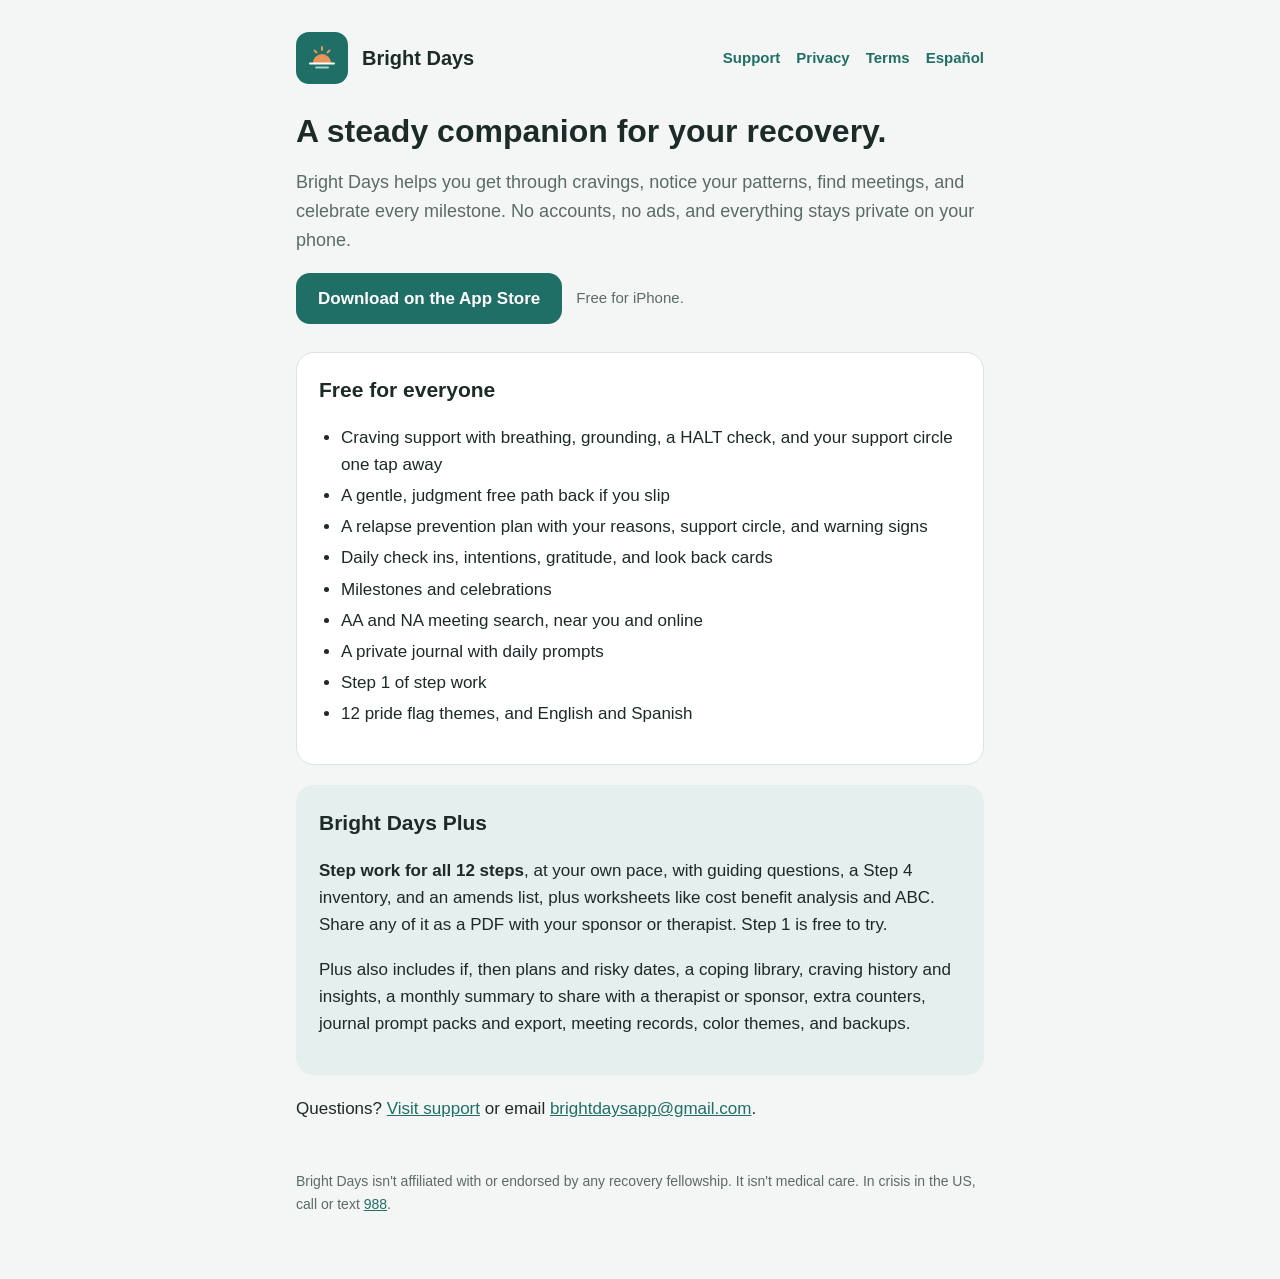
==== index.html @ 18b93c5f "Add the App Store link to the English and Spanish home pages Download on the App Store / Descargar e" ====
<!doctype html>
<html lang="en">
<head>
<meta charset="utf-8">
<meta name="viewport" content="width=device-width, initial-scale=1">
<title>Bright Days | Sobriety companion</title>
<meta name="description" content="Bright Days is a private sobriety companion: craving support, a relapse prevention plan, step work, meetings, milestones, and a journal. Everything stays on your phone.">
<link rel="alternate" hreflang="en" href="https://netrefajaz.github.io/brightdays/">
<link rel="alternate" hreflang="es" href="https://netrefajaz.github.io/brightdays/index-es.html">
<meta name="apple-itunes-app" content="app-id=6833178858">
<link rel="stylesheet" href="style.css">
</head>
<body>
<div class="wrap">
  <header>
    <a href="index.html">
      <span class="logo"><svg width="34" height="34" viewBox="0 0 34 34" aria-hidden="true"><path d="M8 22a9 9 0 0 1 18 0z" fill="#E8955A"/><path d="M5 22.5h24" stroke="#fff" stroke-width="2" stroke-linecap="round"/><path d="M11 26.5h12" stroke="#9FD6CD" stroke-width="2" stroke-linecap="round"/><path d="M17 6v3M9.5 9.5l2 2M24.5 9.5l-2 2" stroke="#E8955A" stroke-width="2" stroke-linecap="round"/></svg></span>
      <span class="brand">Bright Days</span>
    </a>
    <nav><a href="support.html">Support</a><a href="privacy.html">Privacy</a><a href="terms.html">Terms</a><a href="index-es.html" lang="es" hreflang="es">Español</a></nav>
  </header>

  <h1>A steady companion for your recovery.</h1>
  <p class="lede">Bright Days helps you get through cravings, notice your patterns, find meetings, and celebrate every milestone. No accounts, no ads, and everything stays private on your phone.</p>
  <p class="get"><a class="button" href="https://apps.apple.com/app/id6833178858">Download on the App Store</a> <span class="get-note">Free for iPhone.</span></p>

  <div class="card">
    <h2>Free for everyone</h2>
    <ul>
      <li>Craving support with breathing, grounding, a HALT check, and your support circle one tap away</li>
      <li>A gentle, judgment free path back if you slip</li>
      <li>A relapse prevention plan with your reasons, support circle, and warning signs</li>
      <li>Daily check ins, intentions, gratitude, and look back cards</li>
      <li>Milestones and celebrations</li>
      <li>AA and NA meeting search, near you and online</li>
      <li>A private journal with daily prompts</li>
      <li>Step 1 of step work</li>
      <li>12 pride flag themes, and English and Spanish</li>
    </ul>
  </div>

  <div class="card soft">
    <h2>Bright Days Plus</h2>
    <p><strong>Step work for all 12 steps</strong>, at your own pace, with guiding questions, a Step 4 inventory, and an amends list, plus worksheets like cost benefit analysis and ABC. Share any of it as a PDF with your sponsor or therapist. Step 1 is free to try.</p>
    <p>Plus also includes if, then plans and risky dates, a coping library, craving history and insights, a monthly summary to share with a therapist or sponsor, extra counters, journal prompt packs and export, meeting records, color themes, and backups.</p>
  </div>

  <p>Questions? <a href="support.html">Visit support</a> or email <a href="mailto:brightdaysapp@gmail.com">brightdaysapp@gmail.com</a>.</p>

  <footer>Bright Days isn't affiliated with or endorsed by any recovery fellowship. It isn't medical care. In crisis in the US, call or text <a href="tel:988">988</a>.</footer>
</div>
</body>
</html>
---- style.css ----
:root {
  --teal: #1F6F66;
  --teal-soft: #E5EFED;
  --apricot: #E8955A;
  --ink: #1C2A28;
  --muted: #5B6B68;
  --ground: #F4F6F5;
  --card: #FFFFFF;
  --border: #DCE3E1;
}
* { box-sizing: border-box; }
html { -webkit-text-size-adjust: 100%; }
body {
  margin: 0;
  background: var(--ground);
  color: var(--ink);
  font: 17px/1.6 -apple-system, BlinkMacSystemFont, "Segoe UI", Roboto, Helvetica, Arial, sans-serif;
}
.wrap { max-width: 720px; margin: 0 auto; padding: 32px 16px 64px; }
header { display: flex; align-items: center; gap: 14px; margin-bottom: 28px; }
header a { display: flex; align-items: center; gap: 14px; color: inherit; text-decoration: none; }
.logo { width: 52px; height: 52px; border-radius: 13px; background: var(--teal); display: grid; place-items: center; flex: none; }
.brand { font-weight: 800; font-size: 20px; }
nav { margin-left: auto; display: flex; gap: 16px; font-size: 15px; }
nav a { color: var(--teal); font-weight: 700; text-decoration: none; }
h1 { font-size: 32px; line-height: 1.2; margin: 0 0 8px; }
h2 { font-size: 21px; margin: 36px 0 8px; }
h3 { font-size: 17px; margin: 22px 0 4px; }
p, li { color: var(--ink); }
.lede { color: var(--muted); font-size: 18px; }
.updated { color: var(--muted); font-size: 14px; }
a { color: var(--teal); }
.card { background: var(--card); border: 1px solid var(--border); border-radius: 18px; padding: 20px 22px; margin: 20px 0; }
.card.soft { background: var(--teal-soft); border-color: transparent; }
.card.crisis { background: #FBEFE6; border-color: transparent; }
.card h2, .card h3 { margin-top: 0; }
ul { padding-left: 22px; }
li { margin: 4px 0; }
table { width: 100%; border-collapse: collapse; font-size: 15px; }
th, td { text-align: left; vertical-align: top; padding: 10px 8px; border-top: 1px solid var(--border); }
th { color: var(--muted); font-weight: 700; font-size: 13px; text-transform: uppercase; letter-spacing: .04em; border-top: 0; }
.button { display: inline-block; background: var(--teal); color: #fff; font-weight: 700; text-decoration: none; padding: 12px 22px; border-radius: 14px; }
footer { margin-top: 48px; color: var(--muted); font-size: 14px; }
@media (max-width: 520px) {
  header { flex-wrap: wrap; }
  nav { margin-left: 0; width: 100%; }
  h1 { font-size: 27px; }
  table, thead, tbody, tr, th, td { display: block; }
  thead { display: none; }
  td { border-top: 0; padding: 2px 0; }
  tr { border-top: 1px solid var(--border); padding: 10px 0; }
  td:first-child { font-weight: 700; }
}

.get { display: flex; flex-wrap: wrap; align-items: center; gap: 10px 14px; margin: 4px 0 28px; }
.get-note { color: var(--muted); font-size: 15px; }
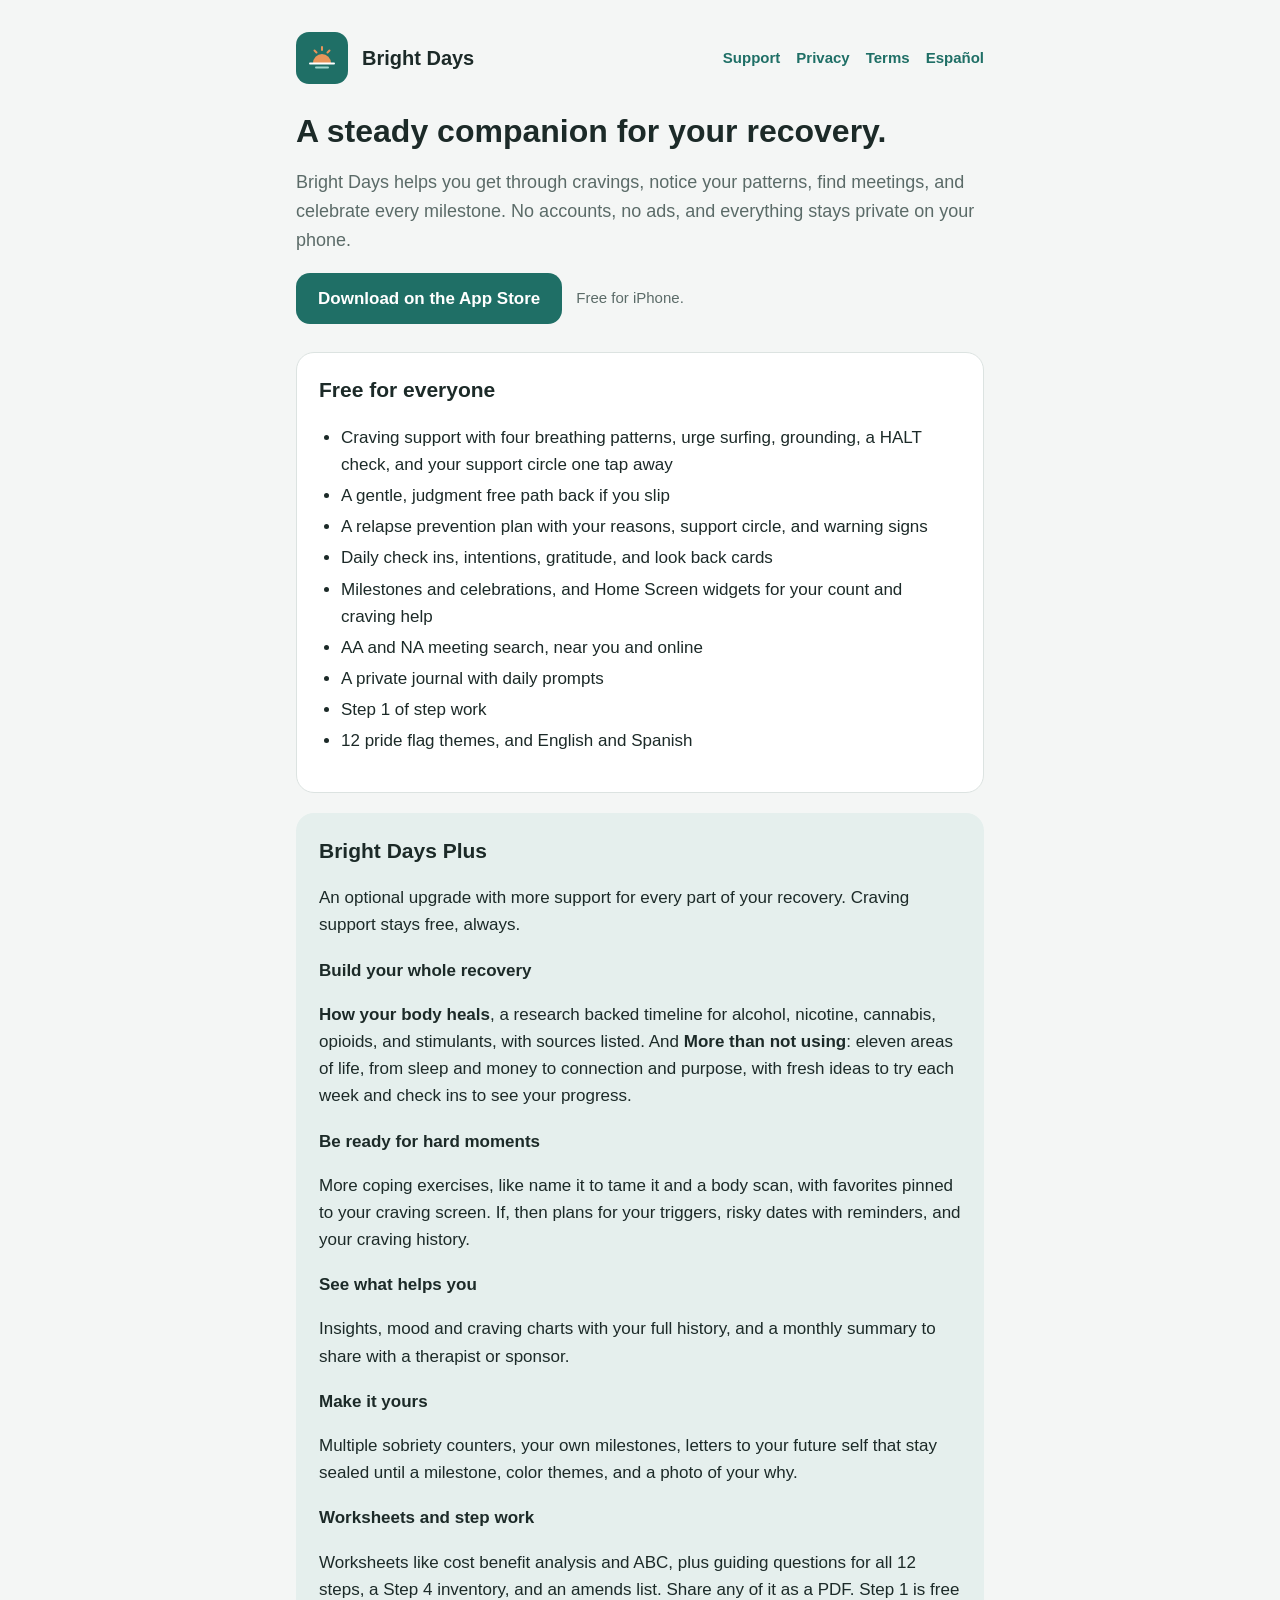
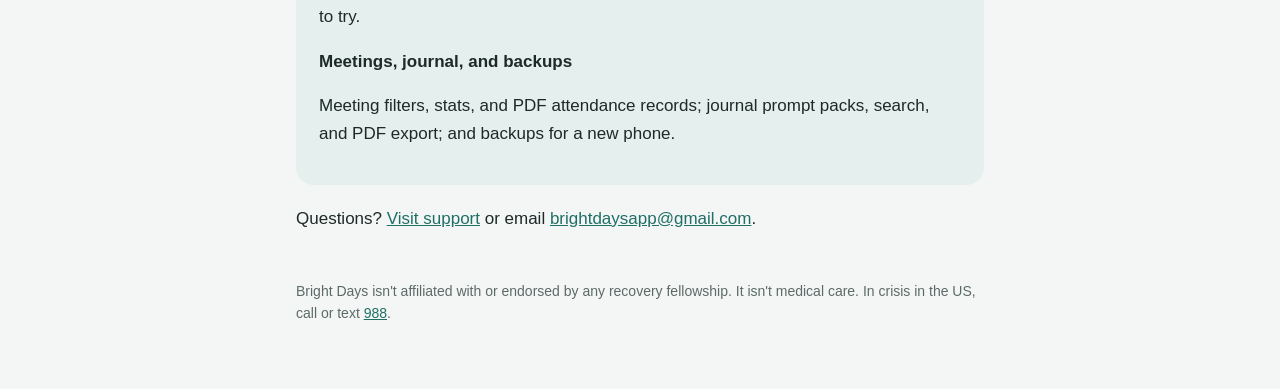
==== commit 661a6777: "Website: detailed Plus section and new free features - Plus section now lists all six groups with he" ====
--- a/index.html
+++ b/index.html
@@ -22,16 +22,16 @@
 
   <h1>A steady companion for your recovery.</h1>
   <p class="lede">Bright Days helps you get through cravings, notice your patterns, find meetings, and celebrate every milestone. No accounts, no ads, and everything stays private on your phone.</p>
-  <p class="get"><a class="button" href="https://apps.apple.com/app/id6833178858">Download on the App Store</a> <span class="get-note">Free for iPhone.</span></p>
+  <p class="get"><a class="button" href="https://apple.co/3X5ys2p">Download on the App Store</a> <span class="get-note">Free for iPhone.</span></p>
 
   <div class="card">
     <h2>Free for everyone</h2>
     <ul>
-      <li>Craving support with breathing, grounding, a HALT check, and your support circle one tap away</li>
+      <li>Craving support with four breathing patterns, urge surfing, grounding, a HALT check, and your support circle one tap away</li>
       <li>A gentle, judgment free path back if you slip</li>
       <li>A relapse prevention plan with your reasons, support circle, and warning signs</li>
       <li>Daily check ins, intentions, gratitude, and look back cards</li>
-      <li>Milestones and celebrations</li>
+      <li>Milestones and celebrations, and Home Screen widgets for your count and craving help</li>
       <li>AA and NA meeting search, near you and online</li>
       <li>A private journal with daily prompts</li>
       <li>Step 1 of step work</li>
@@ -41,8 +41,19 @@
 
   <div class="card soft">
     <h2>Bright Days Plus</h2>
-    <p><strong>Step work for all 12 steps</strong>, at your own pace, with guiding questions, a Step 4 inventory, and an amends list, plus worksheets like cost benefit analysis and ABC. Share any of it as a PDF with your sponsor or therapist. Step 1 is free to try.</p>
-    <p>Plus also includes if, then plans and risky dates, a coping library, craving history and insights, a monthly summary to share with a therapist or sponsor, extra counters, journal prompt packs and export, meeting records, color themes, and backups.</p>
+    <p>An optional upgrade with more support for every part of your recovery. Craving support stays free, always.</p>
+    <h3>Build your whole recovery</h3>
+    <p><strong>How your body heals</strong>, a research backed timeline for alcohol, nicotine, cannabis, opioids, and stimulants, with sources listed. And <strong>More than not using</strong>: eleven areas of life, from sleep and money to connection and purpose, with fresh ideas to try each week and check ins to see your progress.</p>
+    <h3>Be ready for hard moments</h3>
+    <p>More coping exercises, like name it to tame it and a body scan, with favorites pinned to your craving screen. If, then plans for your triggers, risky dates with reminders, and your craving history.</p>
+    <h3>See what helps you</h3>
+    <p>Insights, mood and craving charts with your full history, and a monthly summary to share with a therapist or sponsor.</p>
+    <h3>Make it yours</h3>
+    <p>Multiple sobriety counters, your own milestones, letters to your future self that stay sealed until a milestone, color themes, and a photo of your why.</p>
+    <h3>Worksheets and step work</h3>
+    <p>Worksheets like cost benefit analysis and ABC, plus guiding questions for all 12 steps, a Step 4 inventory, and an amends list. Share any of it as a PDF. Step 1 is free to try.</p>
+    <h3>Meetings, journal, and backups</h3>
+    <p>Meeting filters, stats, and PDF attendance records; journal prompt packs, search, and PDF export; and backups for a new phone.</p>
   </div>
 
   <p>Questions? <a href="support.html">Visit support</a> or email <a href="mailto:brightdaysapp@gmail.com">brightdaysapp@gmail.com</a>.</p>
--- a/style.css
+++ b/style.css
@@ -34,6 +34,7 @@
 .card.soft { background: var(--teal-soft); border-color: transparent; }
 .card.crisis { background: #FBEFE6; border-color: transparent; }
 .card h2, .card h3 { margin-top: 0; }
+.card p + h3 { margin-top: 18px; }
 ul { padding-left: 22px; }
 li { margin: 4px 0; }
 table { width: 100%; border-collapse: collapse; font-size: 15px; }
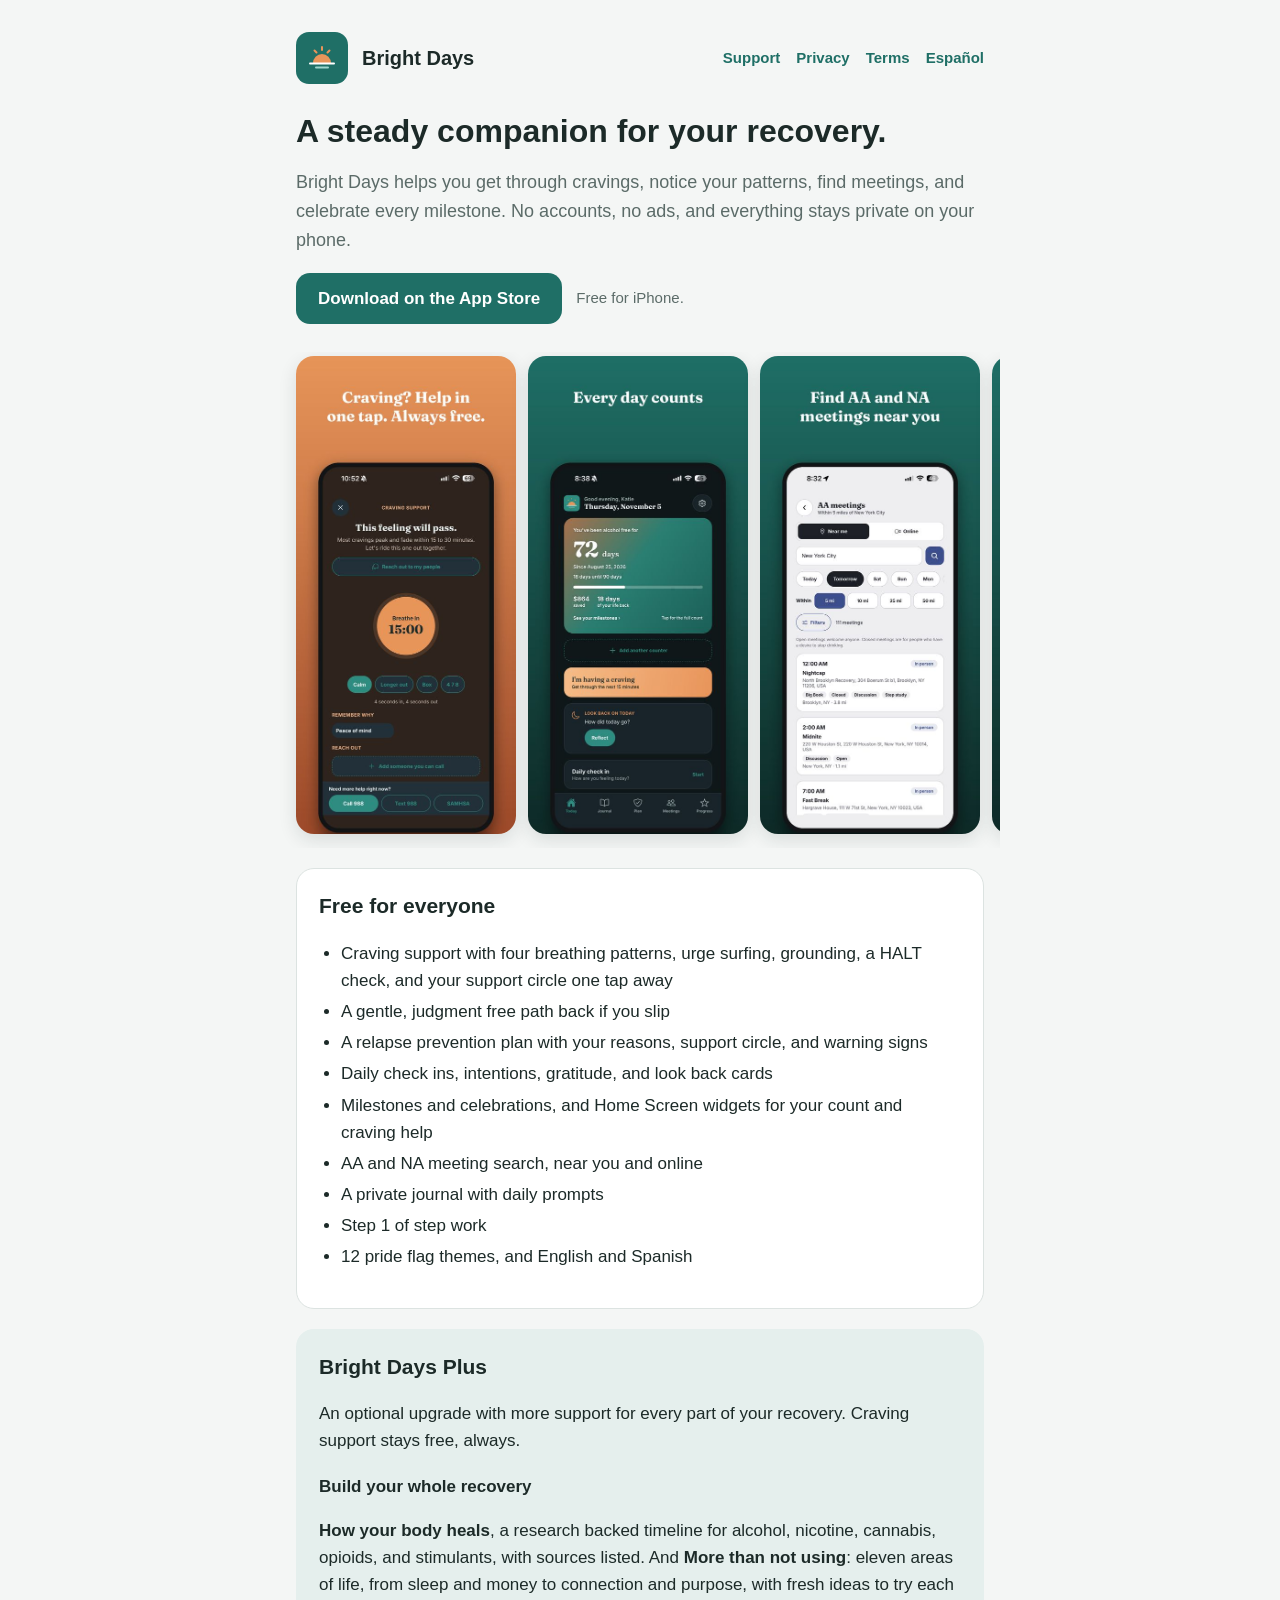
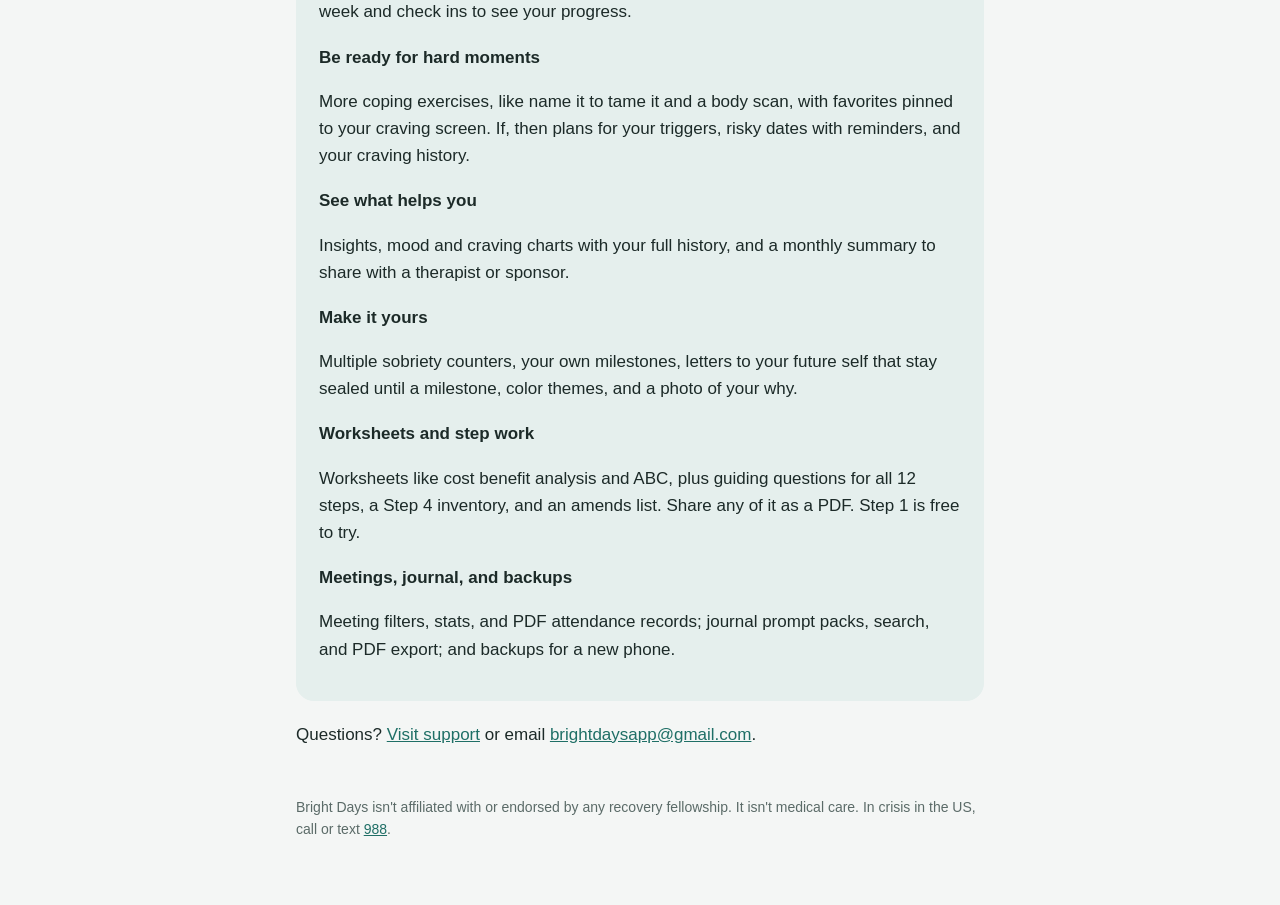
==== commit 6d44863d: "Website: swipeable row of the 10 App Store screenshots English screenshots on the English page and S" ====
--- a/index.html
+++ b/index.html
@@ -22,7 +22,22 @@
 
   <h1>A steady companion for your recovery.</h1>
   <p class="lede">Bright Days helps you get through cravings, notice your patterns, find meetings, and celebrate every milestone. No accounts, no ads, and everything stays private on your phone.</p>
-  <p class="get"><a class="button" href="https://apple.co/3X5ys2p">Download on the App Store</a> <span class="get-note">Free for iPhone.</span></p>
+  <p class="get"><a class="button" href="https://apps.apple.com/app/apple-store/id6833178858?pt=129779334&amp;ct=Website&amp;mt=8">Download on the App Store</a> <span class="get-note">Free for iPhone.</span></p>
+
+  <section class="shots" aria-label="App screenshots">
+    <ul>
+      <li><img src="shots/01-craving-en.jpg" width="480" height="1043" loading="eager" alt="Craving screen: "This feeling will pass," a breathing circle with a 15 minute timer, four breathing patterns, and buttons to call or text 988."></li>
+      <li><img src="shots/02-today-en.jpg" width="480" height="1043" loading="eager" alt="Today screen with a sober day counter, money saved, and the week at a glance."></li>
+      <li><img src="shots/03-meetings-en.jpg" width="480" height="1043" loading="lazy" alt="Meeting finder showing AA and NA meetings near you."></li>
+      <li><img src="shots/04-health-en.jpg" width="480" height="1043" loading="lazy" alt="How your body heals: a timeline for alcohol showing which stages you have reached."></li>
+      <li><img src="shots/05-more-en.jpg" width="480" height="1043" loading="lazy" alt="More than not using: focus areas like body and habits and money, with first and latest check in scores."></li>
+      <li><img src="shots/06-slip-en.jpg" width="480" height="1043" loading="lazy" alt="The slip path: keep your count and note the slip, or start a new one."></li>
+      <li><img src="shots/07-steps-en.jpg" width="480" height="1043" loading="lazy" alt="Step work with guiding questions for a step."></li>
+      <li><img src="shots/08-journal-en.jpg" width="480" height="1043" loading="lazy" alt="Journal with prompts and letters to your future self."></li>
+      <li><img src="shots/09-plan-en.jpg" width="480" height="1043" loading="lazy" alt="Your plan with reasons, support circle, and warning signs."></li>
+      <li><img src="shots/10-pride-en.jpg" width="480" height="1043" loading="lazy" alt="Today screen in a pride flag color theme."></li>
+    </ul>
+  </section>
 
   <div class="card">
     <h2>Free for everyone</h2>
--- a/style.css
+++ b/style.css
@@ -55,3 +55,9 @@
 
 .get { display: flex; flex-wrap: wrap; align-items: center; gap: 10px 14px; margin: 4px 0 28px; }
 .get-note { color: var(--muted); font-size: 15px; }
+
+.shots { margin: 0 -16px 8px; }
+.shots ul { list-style: none; margin: 0; padding: 4px 16px 14px; display: flex; gap: 12px; overflow-x: auto; scroll-snap-type: x mandatory; scroll-padding: 16px; -webkit-overflow-scrolling: touch; }
+.shots li { flex: none; margin: 0; scroll-snap-align: start; }
+.shots img { display: block; width: 200px; height: auto; border-radius: 18px; box-shadow: 0 6px 18px rgba(28, 42, 40, .12); }
+@media (min-width: 720px) { .shots img { width: 220px; } }
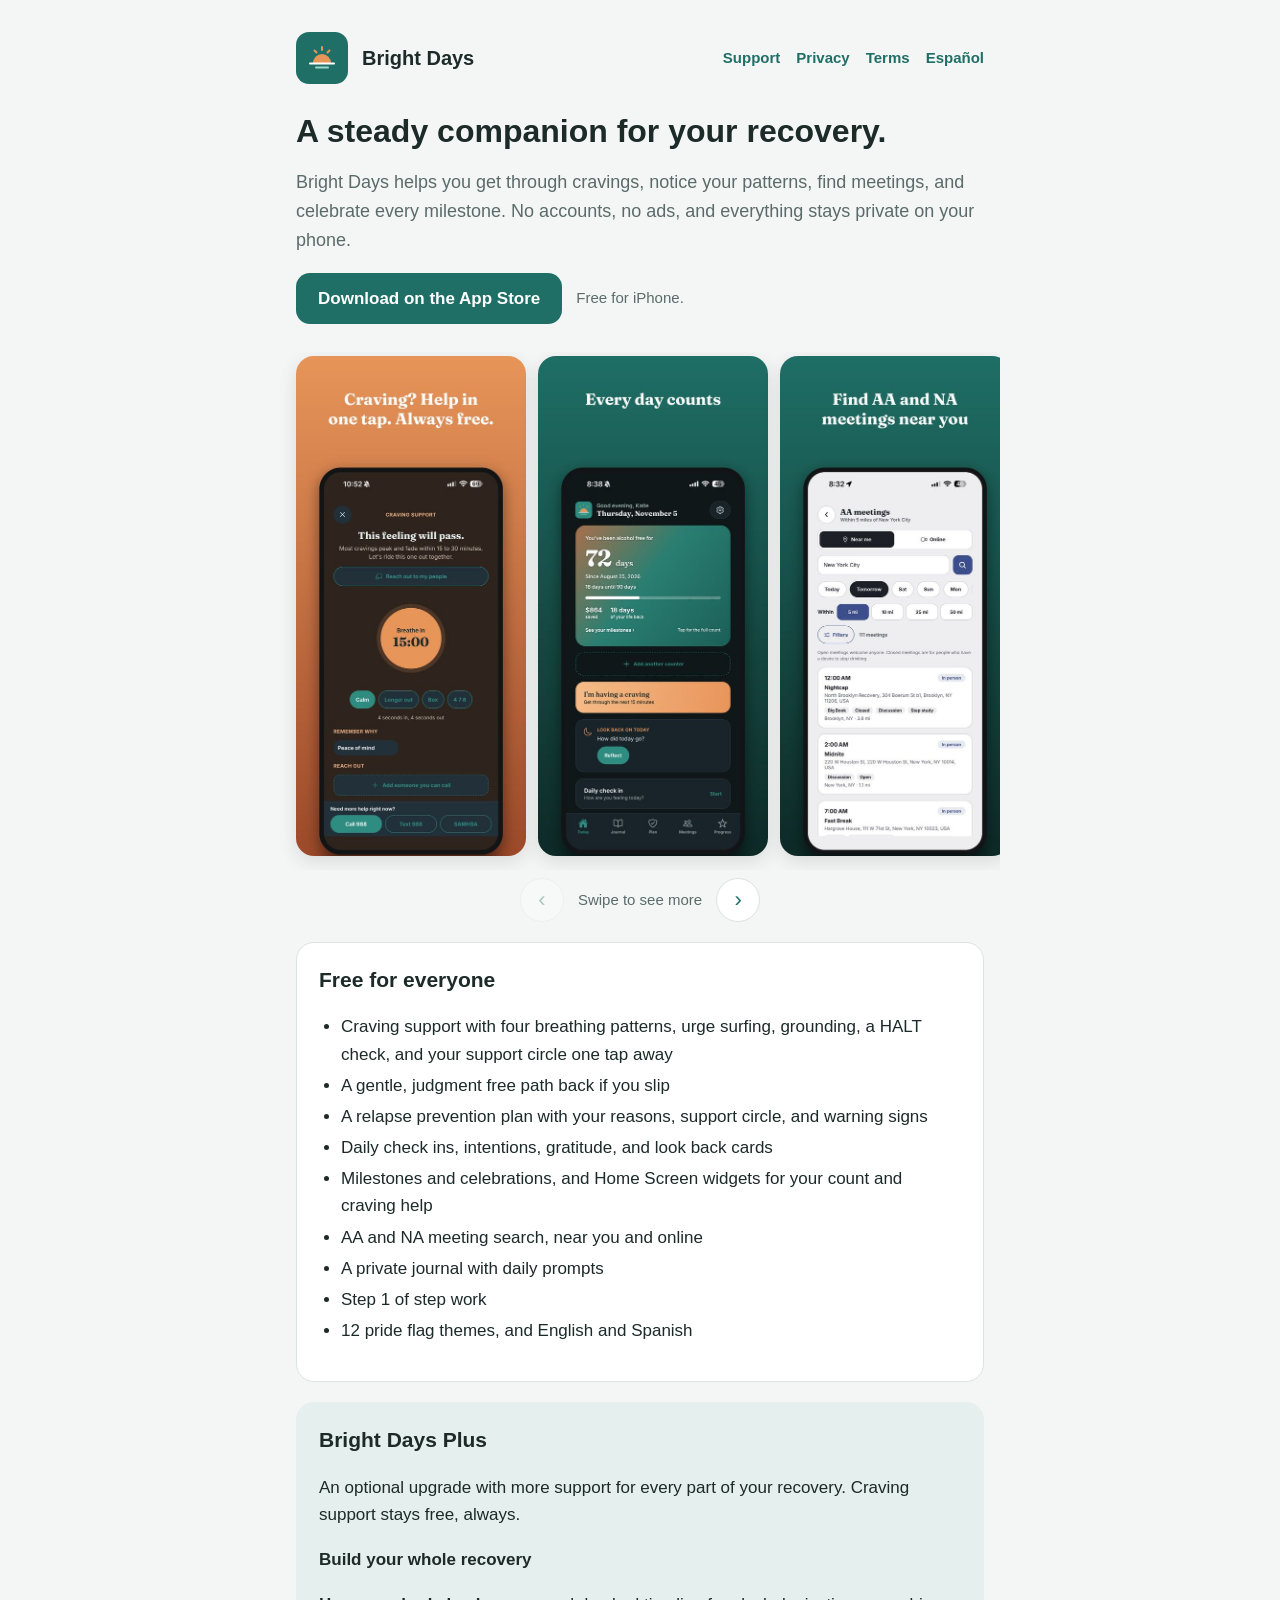
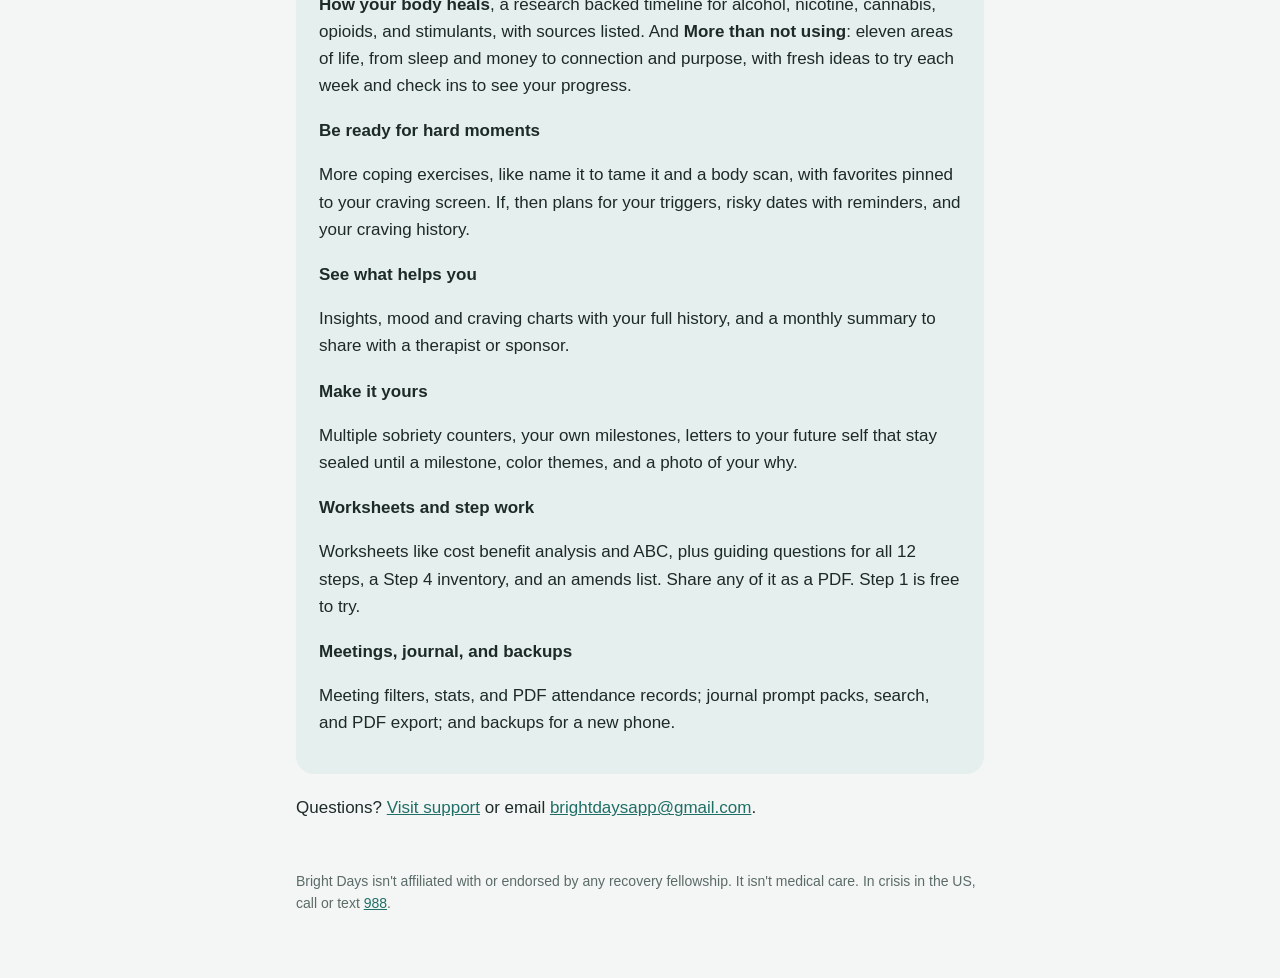
==== commit 74596a7a: "Website: arrows and a swipe hint under the screenshots Previous and next buttons (44 point, labeled " ====
--- a/index.html
+++ b/index.html
@@ -38,6 +38,29 @@
       <li><img src="shots/10-pride-en.jpg" width="480" height="1043" loading="lazy" alt="Today screen in a pride flag color theme."></li>
     </ul>
   </section>
+  <div class="shots-nav">
+    <button type="button" class="shots-prev" aria-label="Previous screenshot" disabled>&#8249;</button>
+    <span>Swipe to see more</span>
+    <button type="button" class="shots-next" aria-label="Next screenshot">&#8250;</button>
+  </div>
+  <script>
+  (function () {
+    var row = document.querySelector('.shots ul');
+    var prev = document.querySelector('.shots-prev');
+    var next = document.querySelector('.shots-next');
+    if (!row || !prev || !next) return;
+    function step() { var li = row.querySelector('li'); return li ? li.getBoundingClientRect().width + 12 : 260; }
+    function update() {
+      prev.disabled = row.scrollLeft < 8;
+      next.disabled = row.scrollLeft + row.clientWidth > row.scrollWidth - 8;
+    }
+    prev.addEventListener('click', function () { row.scrollBy({ left: -step(), behavior: 'smooth' }); });
+    next.addEventListener('click', function () { row.scrollBy({ left: step(), behavior: 'smooth' }); });
+    row.addEventListener('scroll', update, { passive: true });
+    window.addEventListener('resize', update);
+    update();
+  })();
+  </script>
 
   <div class="card">
     <h2>Free for everyone</h2>
--- a/style.css
+++ b/style.css
@@ -59,5 +59,8 @@
 .shots { margin: 0 -16px 8px; }
 .shots ul { list-style: none; margin: 0; padding: 4px 16px 14px; display: flex; gap: 12px; overflow-x: auto; scroll-snap-type: x mandatory; scroll-padding: 16px; -webkit-overflow-scrolling: touch; }
 .shots li { flex: none; margin: 0; scroll-snap-align: start; }
-.shots img { display: block; width: 200px; height: auto; border-radius: 18px; box-shadow: 0 6px 18px rgba(28, 42, 40, .12); }
-@media (min-width: 720px) { .shots img { width: 220px; } }
+.shots img { display: block; width: min(250px, 66vw); height: auto; border-radius: 18px; box-shadow: 0 6px 18px rgba(28, 42, 40, .12); }
+@media (min-width: 720px) { .shots img { width: 230px; } }
+.shots-nav { display: flex; align-items: center; justify-content: center; gap: 14px; margin: 0 0 20px; color: var(--muted); font-size: 15px; }
+.shots-nav button { width: 44px; height: 44px; border-radius: 22px; border: 1px solid var(--border); background: var(--card); color: var(--teal); font-size: 22px; line-height: 1; cursor: pointer; display: grid; place-items: center; }
+.shots-nav button:disabled { opacity: .35; cursor: default; }
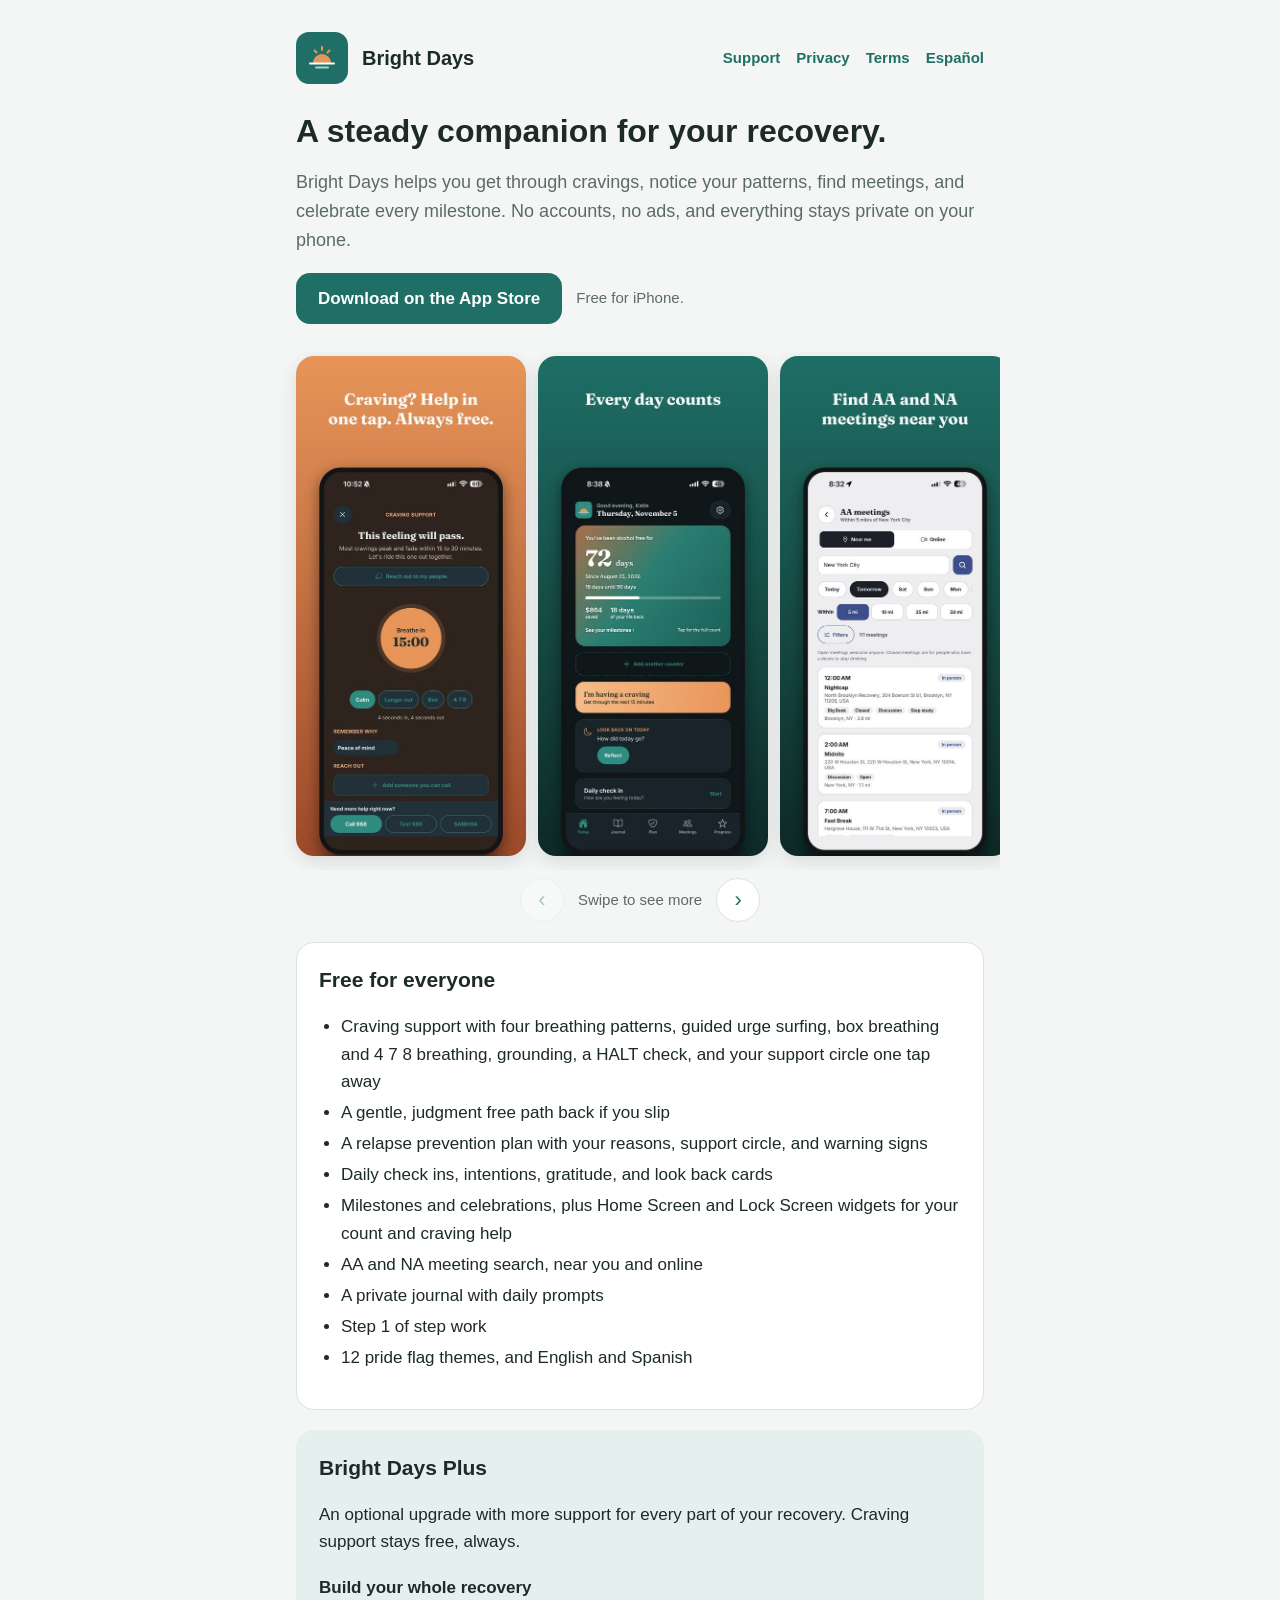
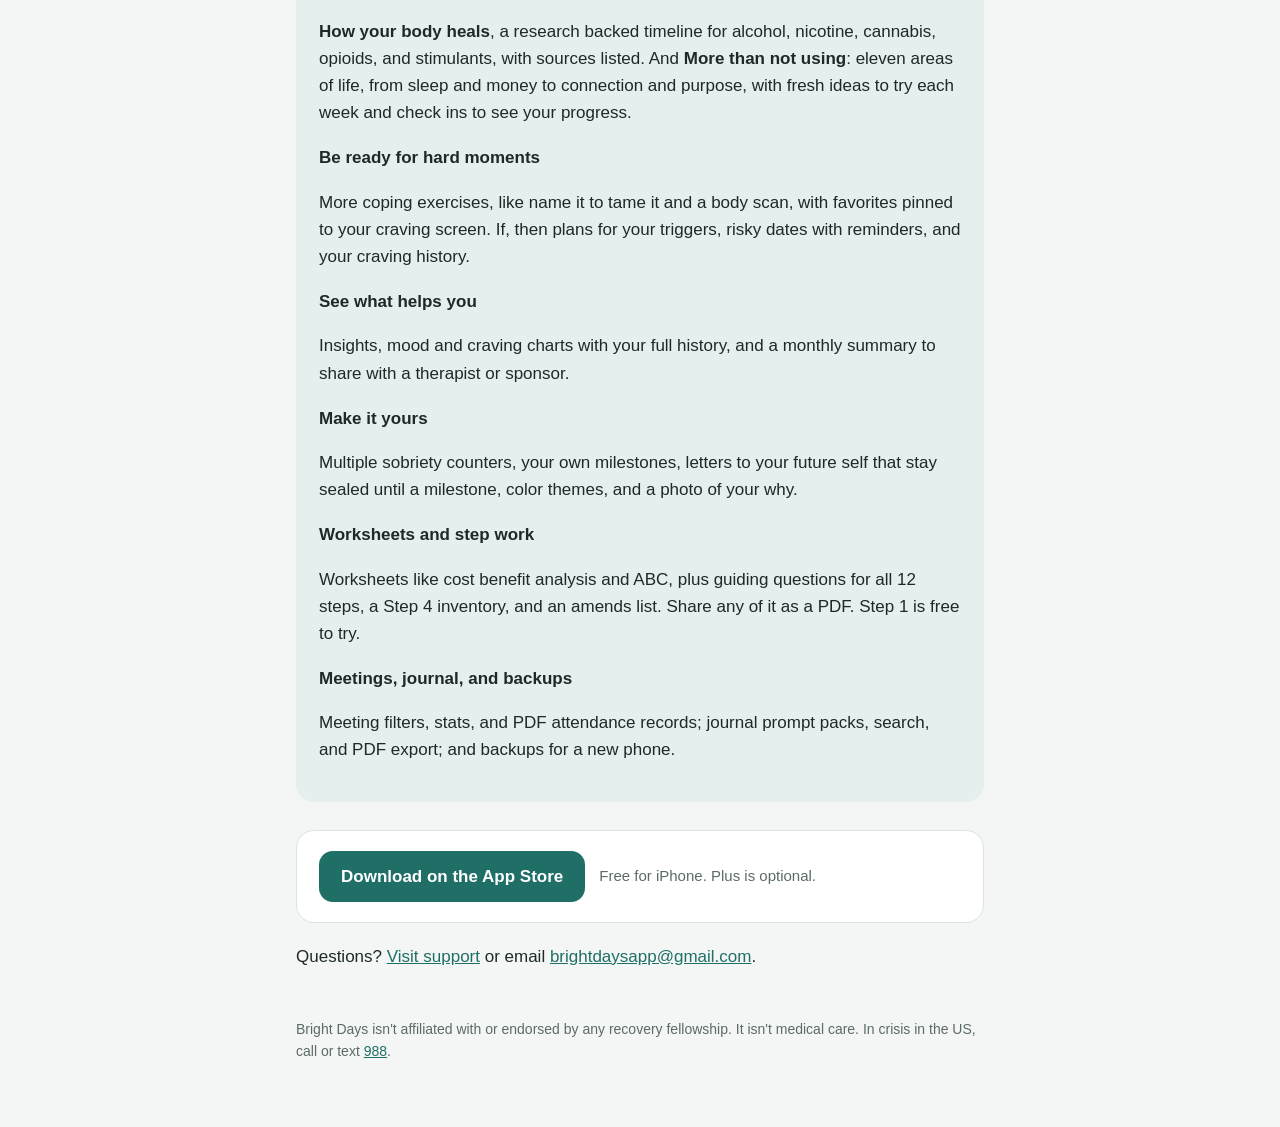
==== commit eb53f6de: "Website: second download button, phone download bar, Black Friday line, updated free list - A closin" ====
--- a/index.html
+++ b/index.html
@@ -23,10 +23,11 @@
   <h1>A steady companion for your recovery.</h1>
   <p class="lede">Bright Days helps you get through cravings, notice your patterns, find meetings, and celebrate every milestone. No accounts, no ads, and everything stays private on your phone.</p>
   <p class="get"><a class="button" href="https://apps.apple.com/app/apple-store/id6833178858?pt=129779334&amp;ct=Website&amp;mt=8">Download on the App Store</a> <span class="get-note">Free for iPhone.</span></p>
+  <p class="sale" hidden><strong>Black Friday:</strong> Bright Days Plus is 50% off through Monday.</p>
 
   <section class="shots" aria-label="App screenshots">
     <ul>
-      <li><img src="shots/01-craving-en.jpg" width="480" height="1043" loading="eager" alt="Craving screen: "This feeling will pass," a breathing circle with a 15 minute timer, four breathing patterns, and buttons to call or text 988."></li>
+      <li><img src="shots/01-craving-en.jpg" width="480" height="1043" loading="eager" alt="Craving screen: &ldquo;This feeling will pass,&rdquo; a breathing circle with a 15 minute timer, four breathing patterns, and buttons to call or text 988."></li>
       <li><img src="shots/02-today-en.jpg" width="480" height="1043" loading="eager" alt="Today screen with a sober day counter, money saved, and the week at a glance."></li>
       <li><img src="shots/03-meetings-en.jpg" width="480" height="1043" loading="lazy" alt="Meeting finder showing AA and NA meetings near you."></li>
       <li><img src="shots/04-health-en.jpg" width="480" height="1043" loading="lazy" alt="How your body heals: a timeline for alcohol showing which stages you have reached."></li>
@@ -65,11 +66,11 @@
   <div class="card">
     <h2>Free for everyone</h2>
     <ul>
-      <li>Craving support with four breathing patterns, urge surfing, grounding, a HALT check, and your support circle one tap away</li>
+      <li>Craving support with four breathing patterns, guided urge surfing, box breathing and 4 7 8 breathing, grounding, a HALT check, and your support circle one tap away</li>
       <li>A gentle, judgment free path back if you slip</li>
       <li>A relapse prevention plan with your reasons, support circle, and warning signs</li>
       <li>Daily check ins, intentions, gratitude, and look back cards</li>
-      <li>Milestones and celebrations, and Home Screen widgets for your count and craving help</li>
+      <li>Milestones and celebrations, plus Home Screen and Lock Screen widgets for your count and craving help</li>
       <li>AA and NA meeting search, near you and online</li>
       <li>A private journal with daily prompts</li>
       <li>Step 1 of step work</li>
@@ -94,9 +95,43 @@
     <p>Meeting filters, stats, and PDF attendance records; journal prompt packs, search, and PDF export; and backups for a new phone.</p>
   </div>
 
+  <div class="cta-end">
+    <!-- ABOUT -->
+    <p class="sale" hidden><strong>Black Friday:</strong> Plus is 50% off through Monday.</p>
+    <p class="get-end"><a class="button" href="https://apps.apple.com/app/apple-store/id6833178858?pt=129779334&amp;ct=Website&amp;mt=8">Download on the App Store</a> <span class="get-note">Free for iPhone. Plus is optional.</span></p>
+  </div>
+
   <p>Questions? <a href="support.html">Visit support</a> or email <a href="mailto:brightdaysapp@gmail.com">brightdaysapp@gmail.com</a>.</p>
 
   <footer>Bright Days isn't affiliated with or endorsed by any recovery fellowship. It isn't medical care. In crisis in the US, call or text <a href="tel:988">988</a>.</footer>
 </div>
+<div class="sticky-get" aria-hidden="true">
+  <span>Bright Days <small>Free for iPhone</small></span>
+  <a class="button" tabindex="-1" href="https://apps.apple.com/app/apple-store/id6833178858?pt=129779334&amp;ct=Website&amp;mt=8">Download</a>
+</div>
+  <script>
+  (function () {
+    // Black Friday: show the sale lines from Nov 26 through Nov 30 (the phone's own time zone).
+    var now = new Date();
+    if (now >= new Date(2026, 10, 26) && now < new Date(2026, 11, 1)) {
+      document.querySelectorAll('.sale').forEach(function (el) { el.hidden = false; });
+    }
+    // On phones, a download bar appears once the top button scrolls away, and hides at the bottom button.
+    var bar = document.querySelector('.sticky-get');
+    var top = document.querySelector('.get');
+    var end = document.querySelector('.cta-end');
+    if (!bar || !top || !end || !('IntersectionObserver' in window)) return;
+    var seen = { top: true, end: false };
+    var io = new IntersectionObserver(function (entries) {
+      entries.forEach(function (e) { seen[e.target === top ? 'top' : 'end'] = e.isIntersecting; });
+      var show = !seen.top && !seen.end;
+      bar.classList.toggle('show', show);
+      bar.setAttribute('aria-hidden', show ? 'false' : 'true');
+      bar.querySelector('a').tabIndex = show ? 0 : -1;
+    });
+    io.observe(top);
+    io.observe(end);
+  })();
+  </script>
 </body>
 </html>
--- a/style.css
+++ b/style.css
@@ -64,3 +64,19 @@
 .shots-nav { display: flex; align-items: center; justify-content: center; gap: 14px; margin: 0 0 20px; color: var(--muted); font-size: 15px; }
 .shots-nav button { width: 44px; height: 44px; border-radius: 22px; border: 1px solid var(--border); background: var(--card); color: var(--teal); font-size: 22px; line-height: 1; cursor: pointer; display: grid; place-items: center; }
 .shots-nav button:disabled { opacity: .35; cursor: default; }
+
+.sale { background: #FBEFE6; border-radius: 14px; padding: 10px 14px; margin: -14px 0 24px; font-size: 16px; }
+.sale[hidden] { display: none; }
+.cta-end { background: var(--card); border: 1px solid var(--border); border-radius: 18px; padding: 20px 22px; margin: 28px 0 20px; }
+.cta-end .sale { margin: 0 0 14px; }
+.maker { margin: 0 0 14px; }
+.get-end { display: flex; flex-wrap: wrap; align-items: center; gap: 10px 14px; margin: 0; }
+.sticky-get { position: fixed; left: 0; right: 0; bottom: 0; display: flex; align-items: center; justify-content: space-between; gap: 12px;
+  padding: 10px 16px calc(10px + env(safe-area-inset-bottom)); background: rgba(255,255,255,.96); border-top: 1px solid var(--border);
+  box-shadow: 0 -4px 16px rgba(28,42,40,.08); transform: translateY(110%); transition: transform .25s ease; z-index: 10; }
+.sticky-get.show { transform: none; }
+.sticky-get span { font-weight: 800; line-height: 1.2; }
+.sticky-get small { display: block; font-weight: 400; color: var(--muted); font-size: 13px; }
+.sticky-get .button { padding: 10px 20px; }
+@media (min-width: 721px) { .sticky-get { display: none; } }
+@media (prefers-reduced-motion: reduce) { .sticky-get { transition: none; } }
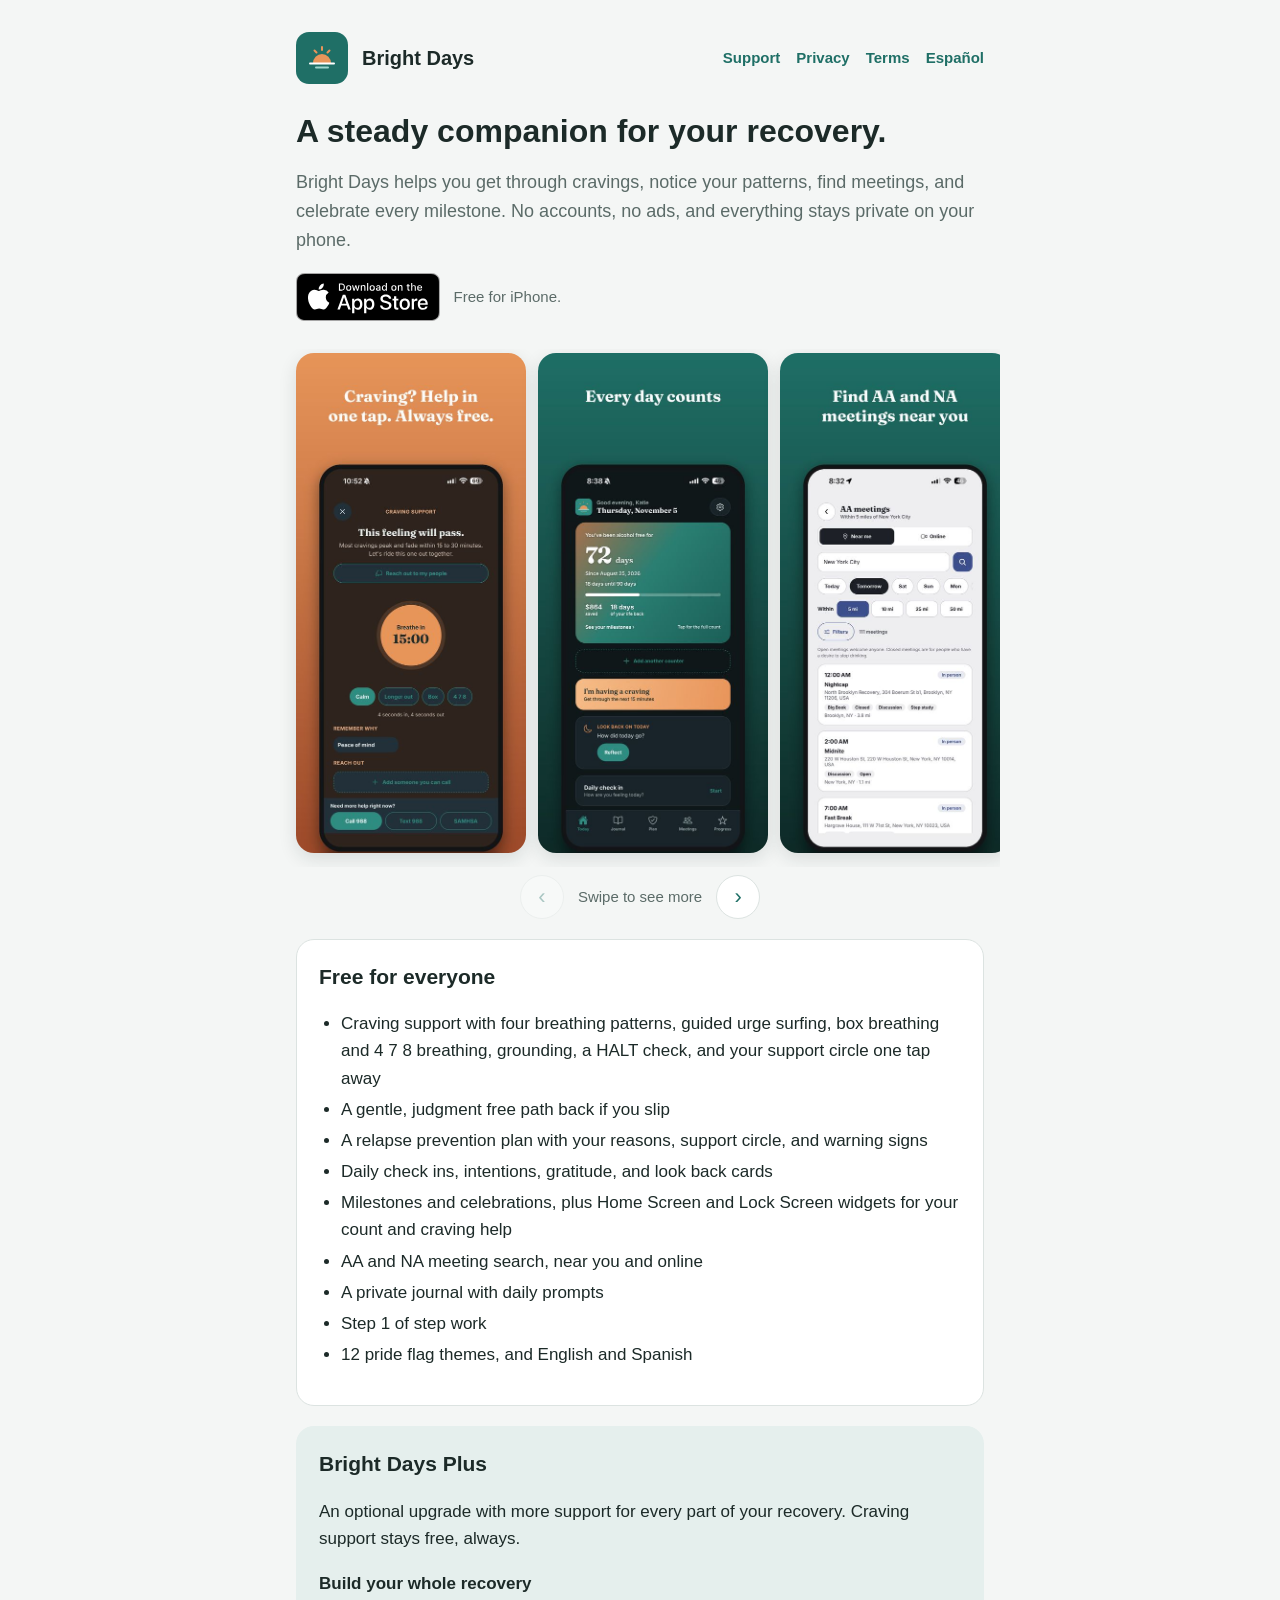
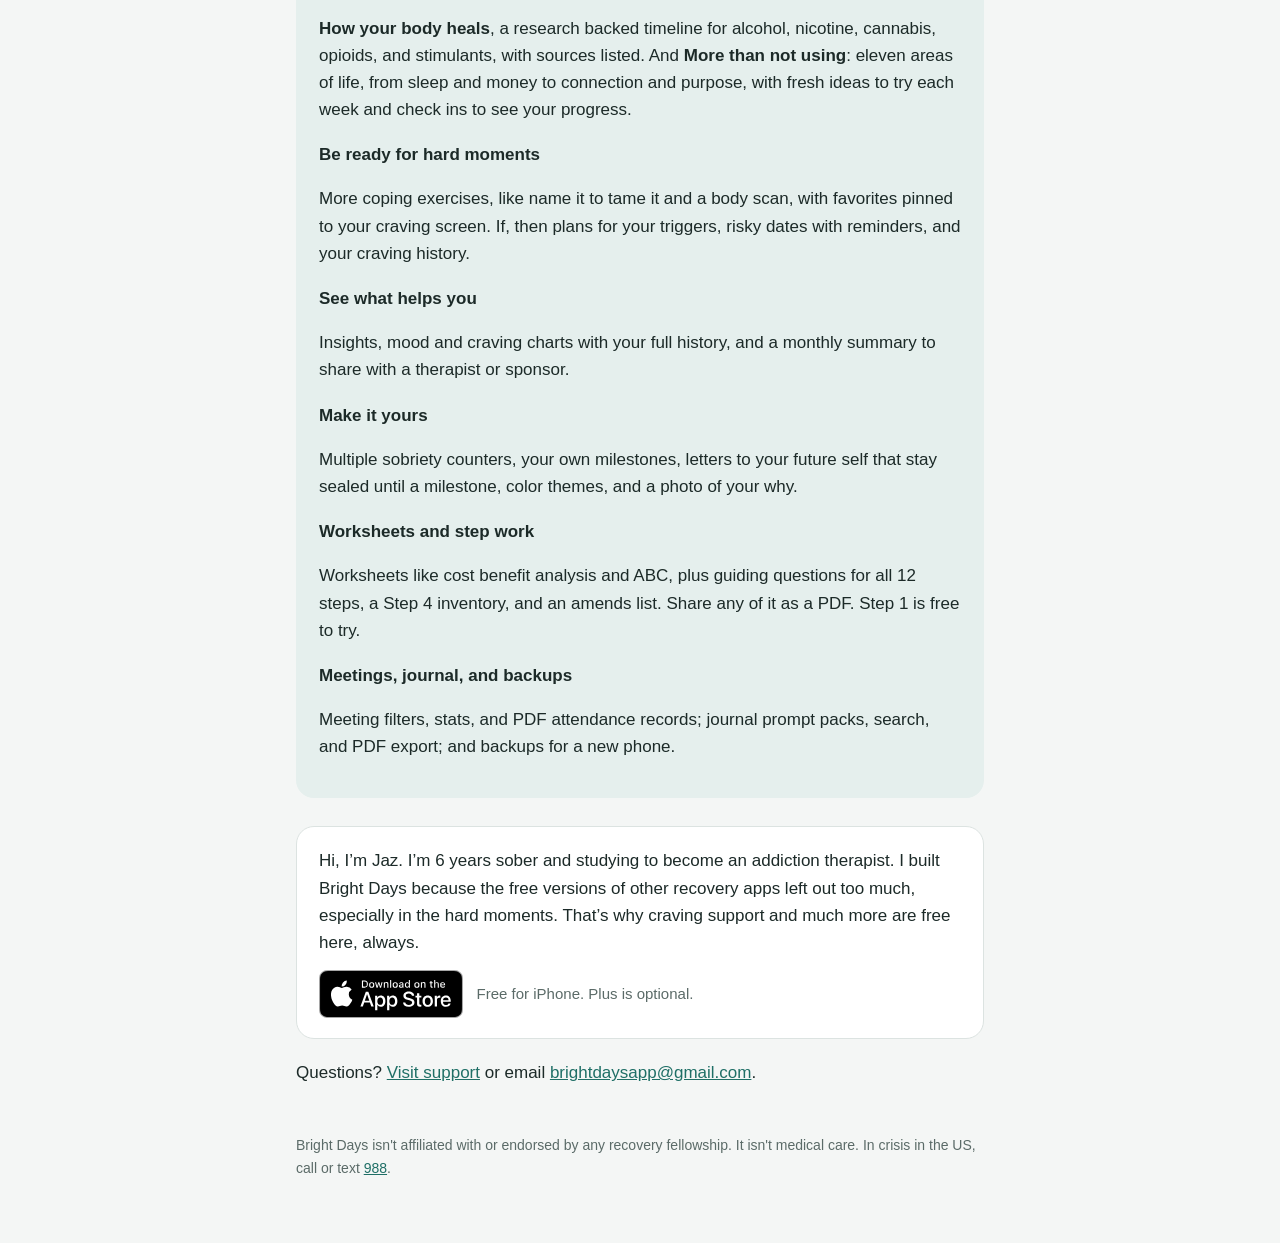
==== commit 7eb9099a: "Website: official App Store badges and a note from Jaz - Apple's black "Download on the App Store" b" ====
--- a/index.html
+++ b/index.html
@@ -22,7 +22,7 @@
 
   <h1>A steady companion for your recovery.</h1>
   <p class="lede">Bright Days helps you get through cravings, notice your patterns, find meetings, and celebrate every milestone. No accounts, no ads, and everything stays private on your phone.</p>
-  <p class="get"><a class="button" href="https://apps.apple.com/app/apple-store/id6833178858?pt=129779334&amp;ct=Website&amp;mt=8">Download on the App Store</a> <span class="get-note">Free for iPhone.</span></p>
+  <p class="get"><a class="badge" href="https://apps.apple.com/app/apple-store/id6833178858?pt=129779334&amp;ct=Website&amp;mt=8"><img src="badge-en.svg" width="144" height="48" alt="Download on the App Store"></a> <span class="get-note">Free for iPhone.</span></p>
   <p class="sale" hidden><strong>Black Friday:</strong> Bright Days Plus is 50% off through Monday.</p>
 
   <section class="shots" aria-label="App screenshots">
@@ -96,9 +96,9 @@
   </div>
 
   <div class="cta-end">
-    <!-- ABOUT -->
+    <p class="maker">Hi, I&rsquo;m Jaz. I&rsquo;m 6 years sober and studying to become an addiction therapist. I built Bright Days because the free versions of other recovery apps left out too much, especially in the hard moments. That&rsquo;s why craving support and much more are free here, always.</p>
     <p class="sale" hidden><strong>Black Friday:</strong> Plus is 50% off through Monday.</p>
-    <p class="get-end"><a class="button" href="https://apps.apple.com/app/apple-store/id6833178858?pt=129779334&amp;ct=Website&amp;mt=8">Download on the App Store</a> <span class="get-note">Free for iPhone. Plus is optional.</span></p>
+    <p class="get-end"><a class="badge" href="https://apps.apple.com/app/apple-store/id6833178858?pt=129779334&amp;ct=Website&amp;mt=8"><img src="badge-en.svg" width="144" height="48" alt="Download on the App Store"></a> <span class="get-note">Free for iPhone. Plus is optional.</span></p>
   </div>
 
   <p>Questions? <a href="support.html">Visit support</a> or email <a href="mailto:brightdaysapp@gmail.com">brightdaysapp@gmail.com</a>.</p>
--- a/style.css
+++ b/style.css
@@ -80,3 +80,7 @@
 .sticky-get .button { padding: 10px 20px; }
 @media (min-width: 721px) { .sticky-get { display: none; } }
 @media (prefers-reduced-motion: reduce) { .sticky-get { transition: none; } }
+
+.badge { display: inline-block; line-height: 0; border-radius: 9px; }
+.badge img { display: block; height: 48px; width: auto; }
+.badge:focus-visible { outline: 3px solid var(--apricot); outline-offset: 3px; }
